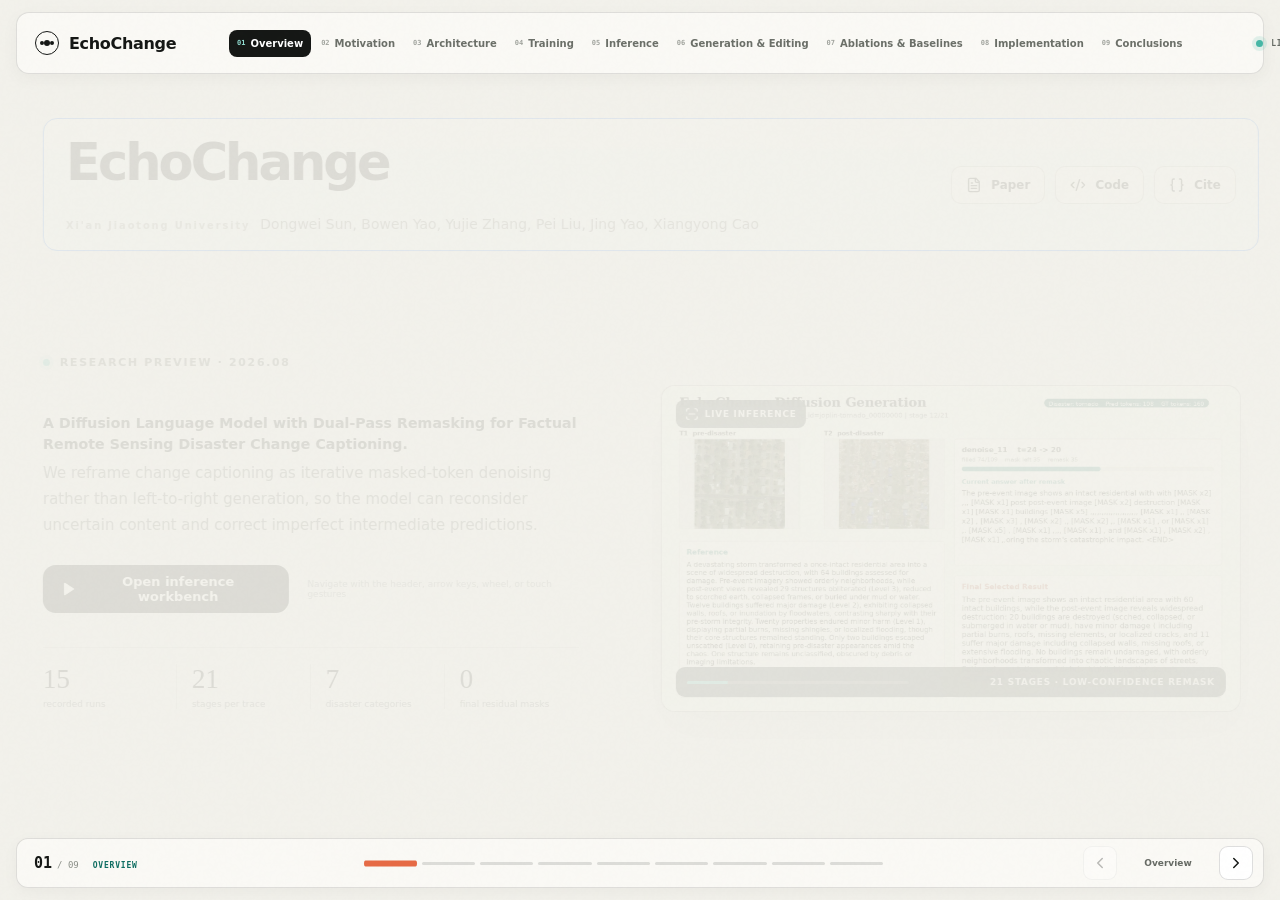
==== index.html @ 4adbc903 "init" ====
<!doctype html>
<html lang="en">
  <head>
    <meta charset="UTF-8" />
    <meta http-equiv="refresh" content="0; url=./site/index.html" />
    <title>EchoChange</title>
  </head>
  <body>
    <p>Redirecting to <a href="./site/index.html">EchoChange showcase</a>...</p>
  </body>
</html>
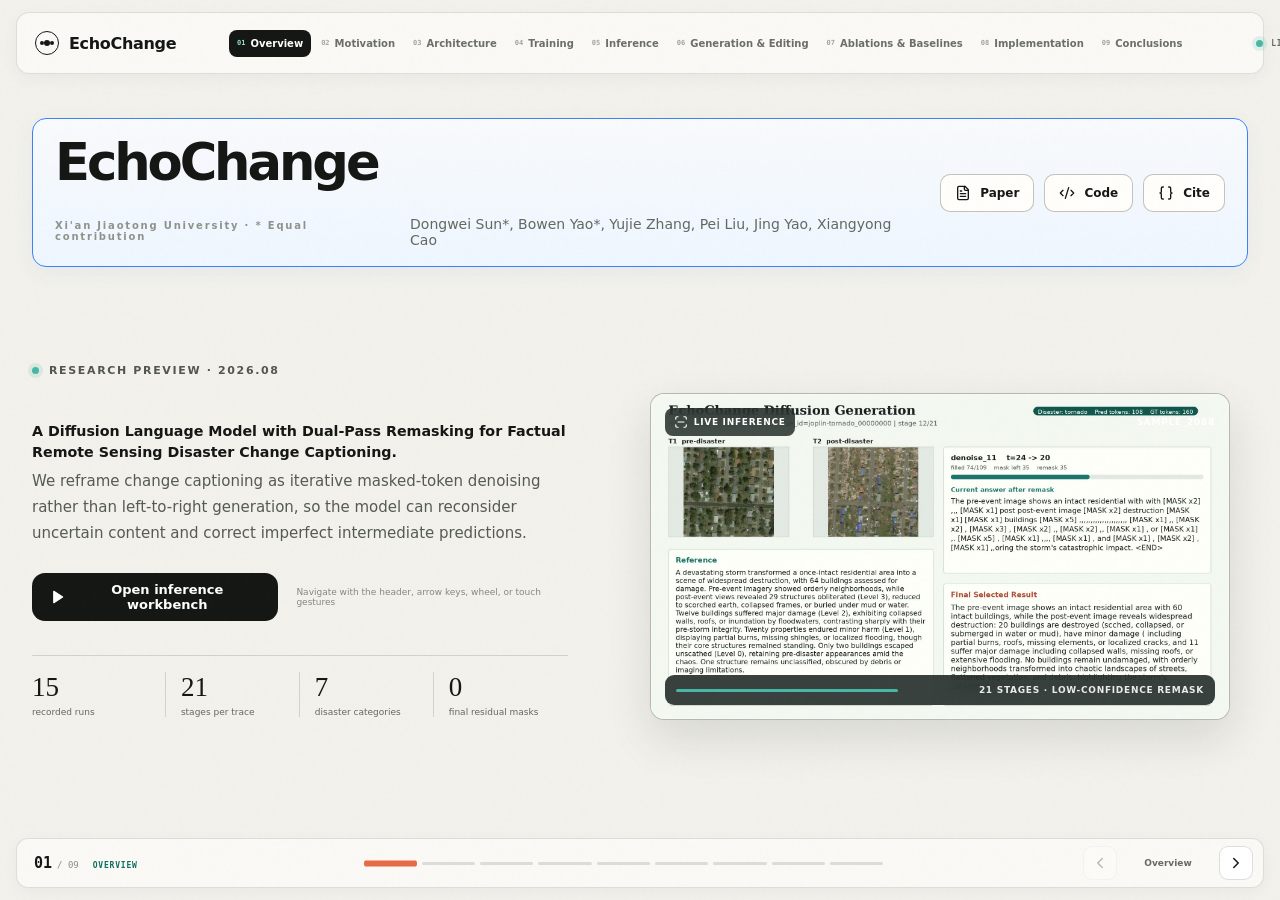
==== commit c1755852: "initv2" ====
--- a/index.html
+++ b/index.html
@@ -2,10 +2,18 @@
 <html lang="en">
   <head>
     <meta charset="UTF-8" />
-    <meta http-equiv="refresh" content="0; url=./site/index.html" />
-    <title>EchoChange</title>
+    <meta name="viewport" content="width=device-width, initial-scale=1.0" />
+    <meta name="theme-color" content="#f2f1eb" />
+    <meta
+      name="description"
+      content="EchoChange: A Diffusion Language Model with Dual-Pass Remasking for Factual Remote Sensing Disaster Change Captioning."
+    />
+    <base href="./site/" />
+    <title>EchoChange | Dual-Pass Remasking for Remote Sensing Change Captioning</title>
+    <script type="module" crossorigin src="./assets/index-CCt1jAyo.js"></script>
+    <link rel="stylesheet" crossorigin href="./assets/index-DsFGGXr-.css" />
   </head>
   <body>
-    <p>Redirecting to <a href="./site/index.html">EchoChange showcase</a>...</p>
+    <div id="root"></div>
   </body>
 </html>
